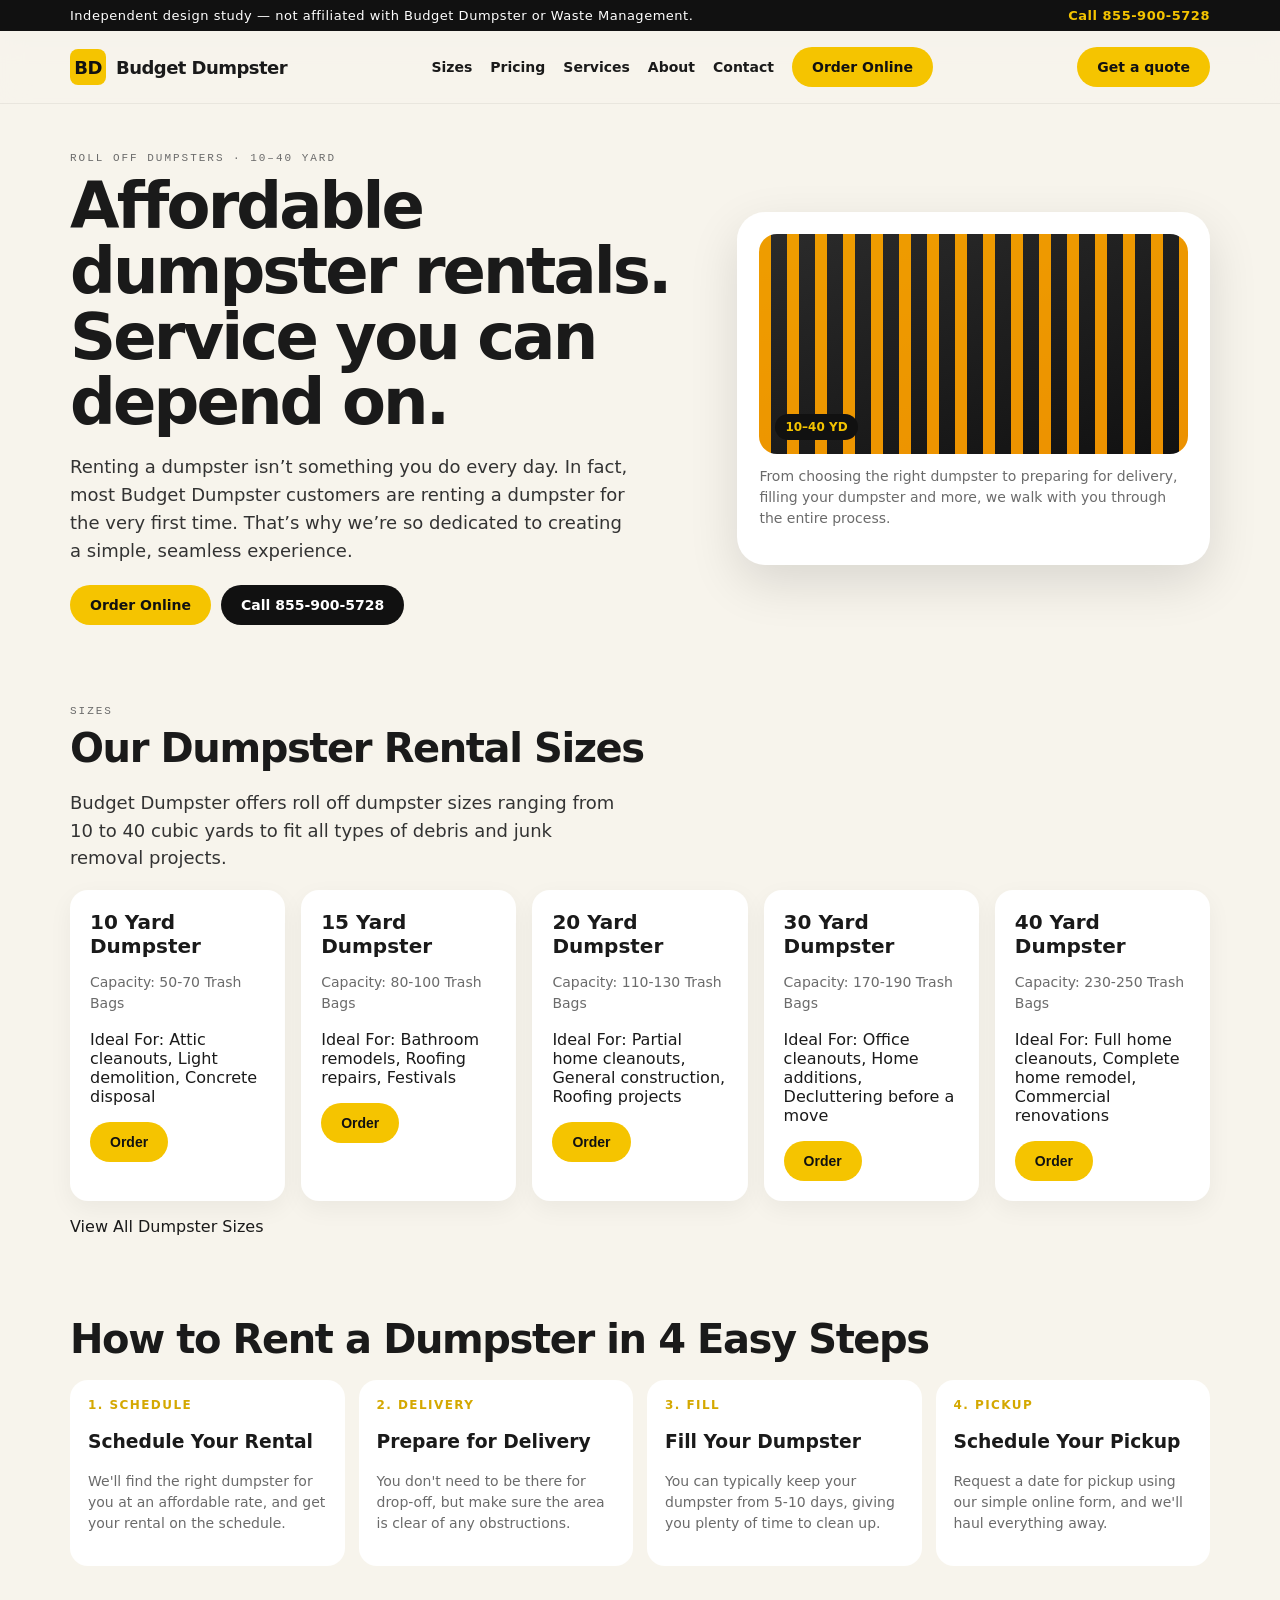
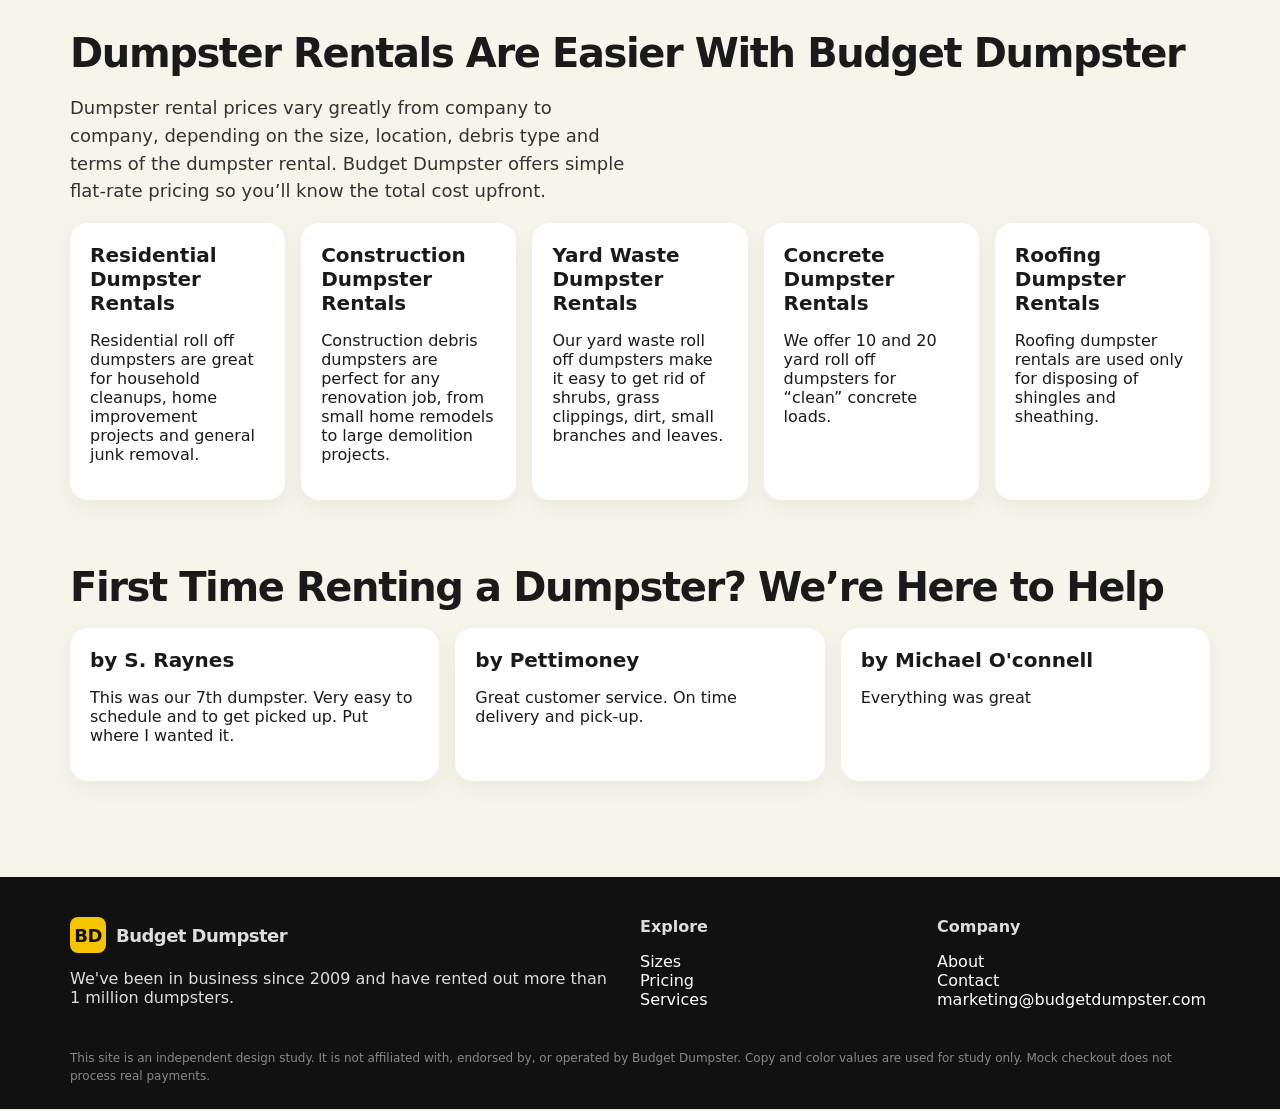
==== index.html @ 19cd483f "feat: homepage exact-copy hero and sizes" ====
<!doctype html>
<html lang="en">
<head>
  <meta charset="utf-8"/>
  <meta name="viewport" content="width=device-width,initial-scale=1"/>
  <meta name="theme-color" content="#111111"/>
  <title>Dumpster Rentals for Less | Budget Dumpster</title>
  <meta name="description" content="Independent design study. Not affiliated with Budget Dumpster."/>
  <link rel="manifest" href="manifest.json"/>
  <link rel="stylesheet" href="css/app.css"/>
</head>
<body>
  <div class="topbar"><div class="wrap"><span>Independent design study — not affiliated with Budget Dumpster or Waste Management.</span><a href="tel:+18559005728">Call 855-900-5728</a></div></div>
  <header class="nav"><div class="wrap">
    <a class="logo" href="index.html"><span class="mark">BD</span> Budget Dumpster</a>
    <nav class="links">
      <a href="sizes.html">Sizes</a>
      <a href="pricing.html">Pricing</a>
      <a href="services.html">Services</a>
      <a href="about.html">About</a>
      <a href="contact.html">Contact</a>
      <a class="btn btn-yellow" href="cart.html">Order Online</a>
    </nav>
    <a class="btn btn-yellow" href="pricing.html#calculator-section">Get a quote</a>
  </div></header>
  <section class="hero"><div class="wrap hero-grid">
    <div>
      <div class="kicker">Roll off dumpsters · 10–40 yard</div>
      <h1>Affordable dumpster rentals. Service you can depend on.</h1>
      <p class="lead">Renting a dumpster isn’t something you do every day. In fact, most Budget Dumpster customers are renting a dumpster for the very first time. That’s why we’re so dedicated to creating a simple, seamless experience.</p>
      <div class="row" style="margin-top:20px">
        <a class="btn btn-yellow" href="pricing.html#calculator-section">Order Online</a>
        <a class="btn btn-dark" href="tel:+18559005728">Call 855-900-5728</a>
      </div>
    </div>
    <div class="hero-card"><div class="dump"></div><p class="muted" style="margin-top:12px">From choosing the right dumpster to preparing for delivery, filling your dumpster and more, we walk with you through the entire process.</p></div>
  </div></section>
  <section class="section"><div class="wrap">
    <div class="kicker">Sizes</div>
    <h2>Our Dumpster Rental Sizes</h2>
    <p class="lead">Budget Dumpster offers roll off dumpster sizes ranging from 10 to 40 cubic yards to fit all types of debris and junk removal projects.</p>
    <div class="cards">
      <article class="card"><h3>10 Yard Dumpster</h3><p class="muted">Capacity: 50-70 Trash Bags</p><p>Ideal For: Attic cleanouts, Light demolition, Concrete disposal</p><button class="btn btn-yellow" onclick="addToCart(10)">Order</button></article>
      <article class="card"><h3>15 Yard Dumpster</h3><p class="muted">Capacity: 80-100 Trash Bags</p><p>Ideal For: Bathroom remodels, Roofing repairs, Festivals</p><button class="btn btn-yellow" onclick="addToCart(15)">Order</button></article>
      <article class="card"><h3>20 Yard Dumpster</h3><p class="muted">Capacity: 110-130 Trash Bags</p><p>Ideal For: Partial home cleanouts, General construction, Roofing projects</p><button class="btn btn-yellow" onclick="addToCart(20)">Order</button></article>
      <article class="card"><h3>30 Yard Dumpster</h3><p class="muted">Capacity: 170-190 Trash Bags</p><p>Ideal For: Office cleanouts, Home additions, Decluttering before a move</p><button class="btn btn-yellow" onclick="addToCart(30)">Order</button></article>
      <article class="card"><h3>40 Yard Dumpster</h3><p class="muted">Capacity: 230-250 Trash Bags</p><p>Ideal For: Full home cleanouts, Complete home remodel, Commercial renovations</p><button class="btn btn-yellow" onclick="addToCart(40)">Order</button></article>
    </div>
    <p style="margin-top:16px"><a href="sizes.html">View All Dumpster Sizes</a></p>
  </div></section>
  <section class="section" style="padding-top:0"><div class="wrap">
    <h2>How to Rent a Dumpster in 4 Easy Steps</h2>
    <div class="steps">
      <div class="step"><b>1. SCHEDULE</b><h3>Schedule Your Rental</h3><p class="muted">We'll find the right dumpster for you at an affordable rate, and get your rental on the schedule.</p></div>
      <div class="step"><b>2. DELIVERY</b><h3>Prepare for Delivery</h3><p class="muted">You don't need to be there for drop-off, but make sure the area is clear of any obstructions.</p></div>
      <div class="step"><b>3. FILL</b><h3>Fill Your Dumpster</h3><p class="muted">You can typically keep your dumpster from 5-10 days, giving you plenty of time to clean up.</p></div>
      <div class="step"><b>4. PICKUP</b><h3>Schedule Your Pickup</h3><p class="muted">Request a date for pickup using our simple online form, and we'll haul everything away.</p></div>
    </div>
  </div></section>
  <section class="section" style="padding-top:0"><div class="wrap">
    <h2>Dumpster Rentals Are Easier With Budget Dumpster</h2>
    <p class="lead">Dumpster rental prices vary greatly from company to company, depending on the size, location, debris type and terms of the dumpster rental. Budget Dumpster offers simple flat-rate pricing so you’ll know the total cost upfront.</p>
    <div class="cards">
      <article class="card"><h3>Residential Dumpster Rentals</h3><p>Residential roll off dumpsters are great for household cleanups, home improvement projects and general junk removal.</p></article>
      <article class="card"><h3>Construction Dumpster Rentals</h3><p>Construction debris dumpsters are perfect for any renovation job, from small home remodels to large demolition projects.</p></article>
      <article class="card"><h3>Yard Waste Dumpster Rentals</h3><p>Our yard waste roll off dumpsters make it easy to get rid of shrubs, grass clippings, dirt, small branches and leaves.</p></article>
      <article class="card"><h3>Concrete Dumpster Rentals</h3><p>We offer 10 and 20 yard roll off dumpsters for “clean” concrete loads.</p></article>
      <article class="card"><h3>Roofing Dumpster Rentals</h3><p>Roofing dumpster rentals are used only for disposing of shingles and sheathing.</p></article>
    </div>
  </div></section>
  <section class="section" style="padding-top:0"><div class="wrap">
    <h2>First Time Renting a Dumpster? We’re Here to Help</h2>
    <div class="cards">
      <article class="card"><h3>by S. Raynes</h3><p>This was our 7th dumpster. Very easy to schedule and to get picked up. Put where I wanted it.</p></article>
      <article class="card"><h3>by Pettimoney</h3><p>Great customer service. On time delivery and pick-up.</p></article>
      <article class="card"><h3>by Michael O'connell</h3><p>Everything was great</p></article>
    </div>
  </div></section>
  <footer><div class="wrap footgrid">
    <div><div class="logo"><span class="mark">BD</span> Budget Dumpster</div><p>We've been in business since 2009 and have rented out more than 1 million dumpsters.</p></div>
    <div><b>Explore</b><p><a href="sizes.html">Sizes</a><br><a href="pricing.html">Pricing</a><br><a href="services.html">Services</a></p></div>
    <div><b>Company</b><p><a href="about.html">About</a><br><a href="contact.html">Contact</a><br><a href="mailto:marketing@budgetdumpster.com">marketing@budgetdumpster.com</a></p></div>
  </div>
  <div class="wrap disclaimer">This site is an independent design study. It is not affiliated with, endorsed by, or operated by Budget Dumpster. Copy and color values are used for study only. Mock checkout does not process real payments.</div>
  </footer>
  <script src="js/app.js"></script>
</body>
</html>
---- css/app.css ----
:root{
  --bd-yellow:#F5C400;
  --bd-yellow-dark:#D4A800;
  --bd-black:#111111;
  --bd-ink:#1A1A1A;
  --bd-muted:#6B6B6B;
  --bd-paper:#F7F4EC;
  --bd-white:#FFFFFF;
  --bd-accent:#FF5656;
  --bd-calc:#0D0D0D;
  --bd-line:#1E1E1E;
  --radius:18px;
  --shadow:0 18px 50px rgba(0,0,0,.12);
  font-family:Inter,ui-sans-serif,system-ui,-apple-system,Segoe UI,sans-serif;
}
*{box-sizing:border-box}
html,body{margin:0;background:var(--bd-paper);color:var(--bd-ink);min-height:100%}
a{color:inherit;text-decoration:none}
img{max-width:100%;display:block}
.wrap{max-width:1180px;margin:0 auto;padding:0 20px}
.topbar{background:var(--bd-black);color:#fff;font-size:13px;letter-spacing:.04em}
.topbar .wrap{display:flex;justify-content:space-between;align-items:center;gap:12px;padding:8px 20px}
.topbar a{color:var(--bd-yellow);font-weight:700}
header.nav{position:sticky;top:0;z-index:40;background:rgba(247,244,236,.92);backdrop-filter:blur(14px);border-bottom:1px solid rgba(0,0,0,.06)}
header.nav .wrap{display:flex;align-items:center;justify-content:space-between;height:72px}
.logo{display:flex;align-items:center;gap:10px;font-weight:800;letter-spacing:-.03em;font-size:18px}
.mark{width:36px;height:36px;border-radius:8px;background:var(--bd-yellow);display:grid;place-items:center;font-weight:900;color:#111}
nav.links{display:flex;gap:18px;align-items:center;font-size:14px;font-weight:600}
nav.links a:hover{color:#000}
.btn{display:inline-flex;align-items:center;justify-content:center;gap:8px;border:0;border-radius:999px;padding:12px 20px;font-weight:700;cursor:pointer;font-size:14px}
.btn-yellow{background:var(--bd-yellow);color:#111}
.btn-yellow:hover{background:var(--bd-yellow-dark)}
.btn-dark{background:var(--bd-black);color:#fff}
.btn-ghost{background:transparent;border:1px solid rgba(0,0,0,.15)}
.hero{padding:48px 0 24px}
.hero-grid{display:grid;grid-template-columns:1.15fr .85fr;gap:28px;align-items:center}
.kicker{font-family:ui-monospace,SFMono-Regular,Menlo,monospace;text-transform:uppercase;letter-spacing:.18em;font-size:11px;color:var(--bd-muted)}
h1{font-size:clamp(36px,5vw,64px);line-height:1.02;letter-spacing:-.045em;margin:10px 0 16px}
.lead{font-size:18px;line-height:1.55;color:#333;max-width:560px}
.hero-card{background:#fff;border-radius:28px;padding:22px;box-shadow:var(--shadow);min-height:280px}
.dump{height:220px;border-radius:18px;background:linear-gradient(160deg,#2b2b2b,#111),repeating-linear-gradient(90deg,#F5C400 0 12px,transparent 12px 28px);background-blend-mode:overlay;position:relative;overflow:hidden}
.dump::after{content:"10–40 YD";position:absolute;bottom:14px;left:16px;background:#111;color:var(--bd-yellow);padding:6px 10px;border-radius:999px;font-size:12px;font-weight:800}
.section{padding:56px 0}
h2{font-size:clamp(26px,3.4vw,40px);letter-spacing:-.035em;margin:8px 0 18px}
.cards{display:grid;grid-template-columns:repeat(auto-fit,minmax(200px,1fr));gap:16px}
.card{background:#fff;border-radius:var(--radius);padding:20px;box-shadow:0 8px 24px rgba(0,0,0,.05)}
.card h3{margin:0 0 8px;font-size:20px}
.muted{color:var(--bd-muted);font-size:14px;line-height:1.5}
.steps{display:grid;grid-template-columns:repeat(4,1fr);gap:14px}
.step{background:#fff;border-radius:var(--radius);padding:18px}
.step b{display:block;color:var(--bd-yellow-dark);font-size:12px;letter-spacing:.12em;margin-bottom:8px}
#calculator-section{background:#111;color:#fff;padding:72px 20px;margin:24px 0 0}
#calculator-section .inner{max-width:1180px;margin:0 auto}
#calculator-section .kicker{color:#aaa}
.calc-grid{display:grid;grid-template-columns:1fr 1fr;border-radius:22px;overflow:hidden;margin-top:22px}
.calc-form{background:#0D0D0D;padding:36px;display:flex;flex-direction:column;gap:0}
.calc-form section{padding:18px 0;border-bottom:1px solid #1E1E1E}
.calc-form h3{margin:0 0 12px;font-size:16px;font-weight:600}
.opt{display:flex;align-items:center;gap:10px;margin:8px 0;cursor:pointer}
.radio{width:20px;height:20px;border-radius:50%;border:2px solid #555;display:grid;place-items:center}
.opt.on .radio{border-color:#FF5656}
.opt.on .radio span{width:8px;height:8px;border-radius:50%;background:#FF5656}
.check{width:20px;height:20px;border:2px solid #555;border-radius:4px}
.opt.on .check{background:#FF5656;border-color:#FF5656}
.price-tag{margin-left:auto;color:#FF5656;font-weight:700}
input[type=range]{width:100%}
.val{color:#FF5656}
.est{padding:36px;border:1px solid rgba(255,255,255,.1);min-height:520px}
.est-card{border-radius:16px;padding:20px;margin:12px 0}
.est-card.dim{background:rgba(255,255,255,.06)}
.est-card.win{background:linear-gradient(90deg,#ff5d8f,#ff8a3d);color:#fff}
.est-card .amt{font-size:36px;font-weight:800;margin:6px 0}
footer{background:#111;color:#ddd;padding:40px 0 24px;margin-top:40px}
footer a{color:#fff}
.footgrid{display:grid;grid-template-columns:2fr 1fr 1fr;gap:24px}
.disclaimer{font-size:12px;color:#888;margin-top:24px;line-height:1.5}
.form{display:grid;gap:12px;max-width:520px}
input,select,textarea{padding:12px 14px;border-radius:12px;border:1px solid #ddd;font:inherit;width:100%;background:#fff}
.row{display:flex;gap:10px;flex-wrap:wrap}
.notice{background:#fff3c4;border:1px solid #e6c200;padding:10px 14px;border-radius:12px;font-size:13px;margin:12px 0}
.success{text-align:center;padding:80px 20px}
@media(max-width:900px){
  .hero-grid,.calc-grid,.steps,.footgrid{grid-template-columns:1fr}
  nav.links{display:none}
}
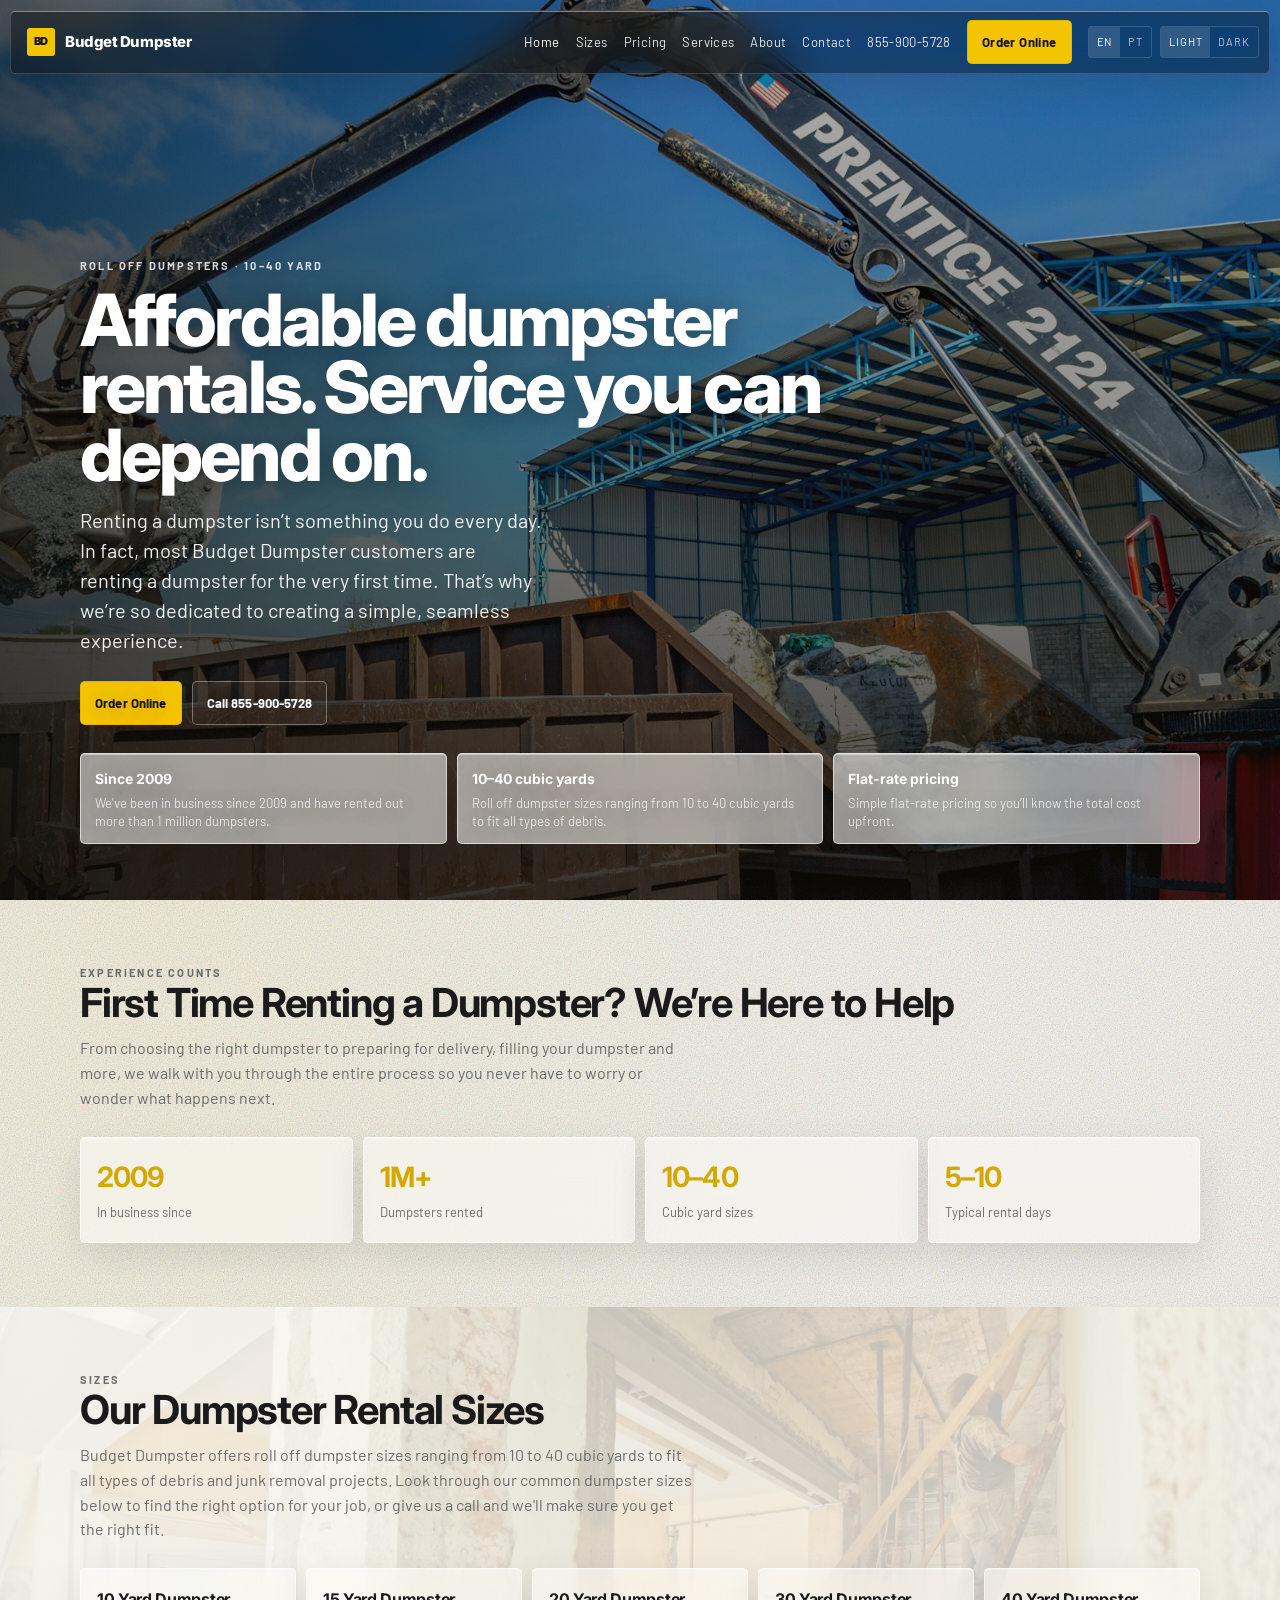
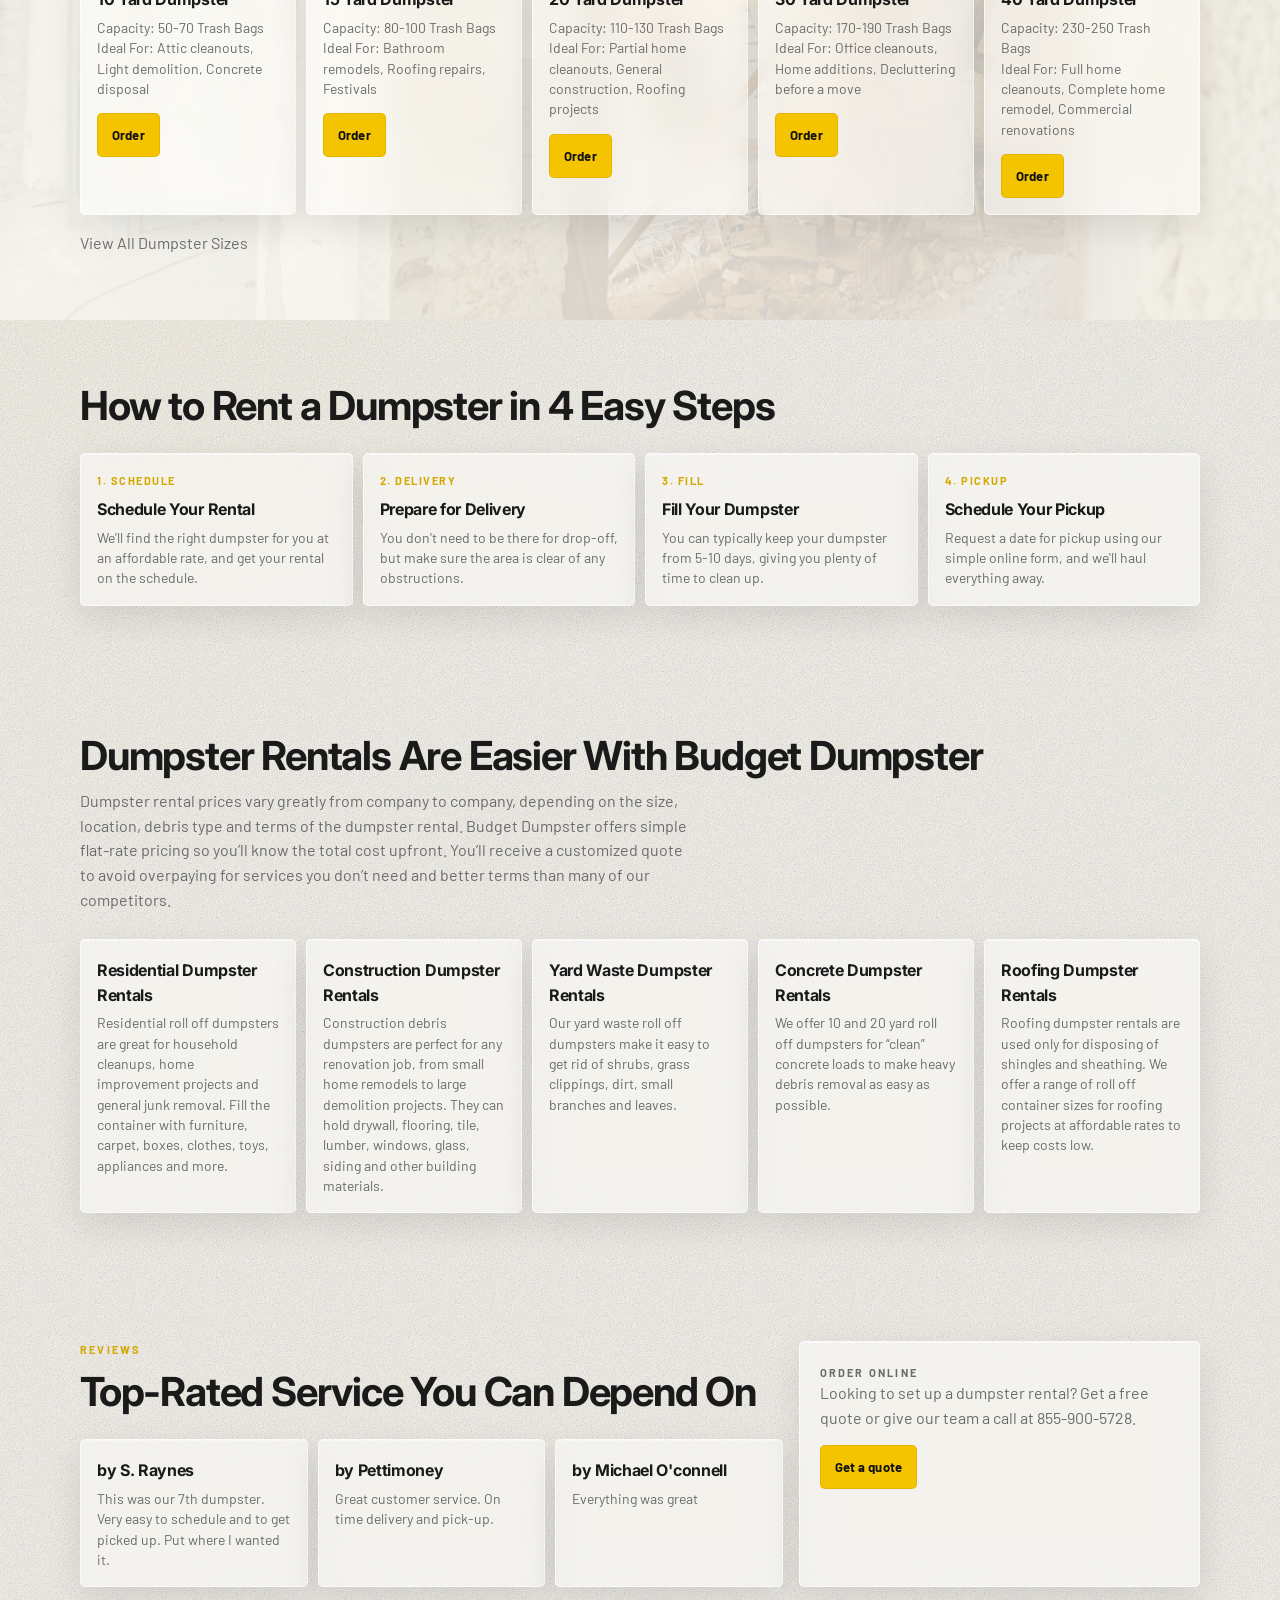
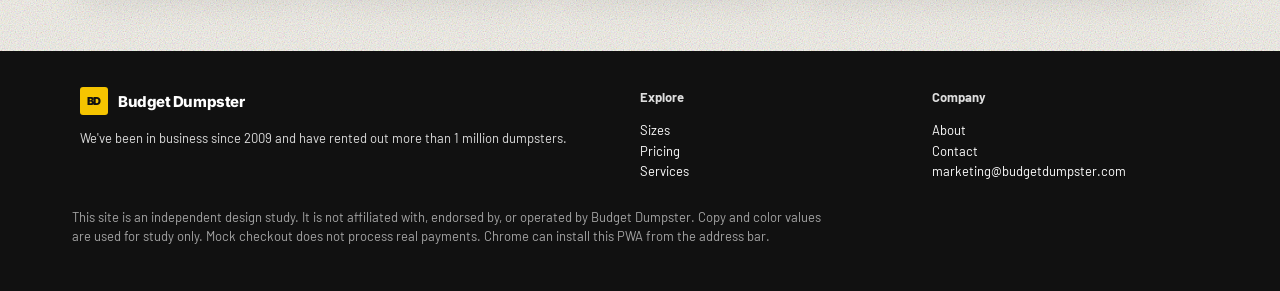
==== commit 23daa389: "Elevate Budget Dumpster PWA to SERVPRO craft bar Liquid glass nav and cards, slight radii, cinematic" ====
--- a/index.html
+++ b/index.html
@@ -1,88 +1,162 @@
-<!doctype html>
+<!DOCTYPE html>
 <html lang="en">
 <head>
-  <meta charset="utf-8"/>
-  <meta name="viewport" content="width=device-width,initial-scale=1"/>
-  <meta name="theme-color" content="#111111"/>
+  <meta charset="utf-8" />
+  <meta name="viewport" content="width=device-width, initial-scale=1" />
   <title>Dumpster Rentals for Less | Budget Dumpster</title>
-  <meta name="description" content="Independent design study. Not affiliated with Budget Dumpster."/>
-  <link rel="manifest" href="manifest.json"/>
-  <link rel="stylesheet" href="css/app.css"/>
+  <meta name="description" content="Budget Dumpster specializes in local dumpster rentals for homeowners and contractors alike. Call us to rent a dumpster in your area." />
+  <meta property="og:title" content="Dumpster Rentals for Less | Budget Dumpster" />
+  <meta property="og:description" content="Budget Dumpster specializes in local dumpster rentals for homeowners and contractors alike. Call us to rent a dumpster in your area." />
+  <meta property="og:type" content="website" />
+  <meta property="og:url" content="https://budgetdumpster-pwa.vercel.app/" />
+  <meta property="og:image" content="https://budgetdumpster-pwa.vercel.app/images/hero-dumpster.jpg" />
+  <meta name="twitter:card" content="summary_large_image" />
+  <meta name="twitter:title" content="Dumpster Rentals for Less | Budget Dumpster" />
+  <meta name="twitter:description" content="Budget Dumpster specializes in local dumpster rentals for homeowners and contractors alike. Call us to rent a dumpster in your area." />
+  <meta name="theme-color" content="#111111" />
+  <link rel="canonical" href="https://budgetdumpster-pwa.vercel.app/" />
+  <link rel="manifest" href="/manifest.json" />
+  <link rel="apple-touch-icon" href="/icons/icon.svg" />
+  <link rel="stylesheet" href="/css/app.css" />
+  <script>
+    (function () {
+      try {
+        var t = localStorage.getItem('bd-theme');
+        if (t === 'light' || t === 'dark') document.documentElement.setAttribute('data-theme', t);
+        else document.documentElement.setAttribute('data-theme', window.matchMedia('(prefers-color-scheme: dark)').matches ? 'dark' : 'light');
+        if (localStorage.getItem('bd-lang') === 'pt') document.documentElement.setAttribute('lang', 'pt');
+      } catch (e) {}
+    })();
+  </script>
 </head>
 <body>
-  <div class="topbar"><div class="wrap"><span>Independent design study — not affiliated with Budget Dumpster or Waste Management.</span><a href="tel:+18559005728">Call 855-900-5728</a></div></div>
-  <header class="nav"><div class="wrap">
-    <a class="logo" href="index.html"><span class="mark">BD</span> Budget Dumpster</a>
-    <nav class="links">
-      <a href="sizes.html">Sizes</a>
-      <a href="pricing.html">Pricing</a>
-      <a href="services.html">Services</a>
-      <a href="about.html">About</a>
-      <a href="contact.html">Contact</a>
-      <a class="btn btn-yellow" href="cart.html">Order Online</a>
-    </nav>
-    <a class="btn btn-yellow" href="pricing.html#calculator-section">Get a quote</a>
-  </div></header>
-  <section class="hero"><div class="wrap hero-grid">
-    <div>
-      <div class="kicker">Roll off dumpsters · 10–40 yard</div>
+  <a class="skip" href="#main" data-i18n="nav.skip">Skip to content</a>
+  <header class="nav liquid-glass">
+    <a class="brand" href="/"><span class="brand-mark" aria-hidden="true">BD</span> Budget Dumpster</a>
+    <div class="nav-end">
+      <nav class="nav-links" id="navLinks">
+        <a href="/" aria-current="page" data-i18n="nav.home">Home</a>
+        <a href="/sizes" data-i18n="nav.sizes">Sizes</a>
+        <a href="/pricing" data-i18n="nav.pricing">Pricing</a>
+        <a href="/services" data-i18n="nav.services">Services</a>
+        <a href="/about" data-i18n="nav.about">About</a>
+        <a href="/contact" data-i18n="nav.contact">Contact</a>
+        <a href="tel:+18559005728">855-900-5728</a>
+        <a class="cta cta-nav" href="/cart" data-i18n="nav.order">Order Online</a>
+        <div class="nav-tools">
+          <div class="seg" role="group" aria-label="Language">
+            <button type="button" data-set-lang="en" aria-pressed="true">EN</button>
+            <button type="button" data-set-lang="pt" aria-pressed="false">PT</button>
+          </div>
+          <div class="seg" role="group" aria-label="Theme">
+            <button type="button" data-set-theme="light" data-i18n="theme.light">Light</button>
+            <button type="button" data-set-theme="dark" data-i18n="theme.dark">Dark</button>
+          </div>
+        </div>
+      </nav>
+      <a class="cta cta-compact" href="tel:+18559005728">855-900-5728</a>
+      <button class="menu-btn" type="button" aria-expanded="false" aria-controls="navLinks" data-i18n="nav.menu">Menu</button>
+    </div>
+  </header>
+  <section class="hero">
+    <div id="heroBg" class="hero-photo" aria-hidden="true"></div>
+    <div class="hero-grade" aria-hidden="true"></div>
+    <div class="hero-grain" aria-hidden="true"></div>
+    <div class="hero-overlay"></div>
+    <div class="hero-inner">
+      <p class="eyebrow">Roll off dumpsters · 10–40 yard</p>
       <h1>Affordable dumpster rentals. Service you can depend on.</h1>
-      <p class="lead">Renting a dumpster isn’t something you do every day. In fact, most Budget Dumpster customers are renting a dumpster for the very first time. That’s why we’re so dedicated to creating a simple, seamless experience.</p>
-      <div class="row" style="margin-top:20px">
-        <a class="btn btn-yellow" href="pricing.html#calculator-section">Order Online</a>
-        <a class="btn btn-dark" href="tel:+18559005728">Call 855-900-5728</a>
+      <p class="lede">Renting a dumpster isn’t something you do every day. In fact, most Budget Dumpster customers are renting a dumpster for the very first time. That’s why we’re so dedicated to creating a simple, seamless experience.</p>
+      <div class="hero-actions">
+        <a class="cta" href="/cart">Order Online</a>
+        <a class="btn-ghost" href="tel:+18559005728">Call 855-900-5728</a>
       </div>
+      <ul class="trust-row">
+        <li class="liquid-glass"><b>Since 2009</b><span>We've been in business since 2009 and have rented out more than 1 million dumpsters.</span></li>
+        <li class="liquid-glass"><b>10–40 cubic yards</b><span>Roll off dumpster sizes ranging from 10 to 40 cubic yards to fit all types of debris.</span></li>
+        <li class="liquid-glass"><b>Flat-rate pricing</b><span>Simple flat-rate pricing so you’ll know the total cost upfront.</span></li>
+      </ul>
     </div>
-    <div class="hero-card"><div class="dump"></div><p class="muted" style="margin-top:12px">From choosing the right dumpster to preparing for delivery, filling your dumpster and more, we walk with you through the entire process.</p></div>
-  </div></section>
-  <section class="section"><div class="wrap">
-    <div class="kicker">Sizes</div>
-    <h2>Our Dumpster Rental Sizes</h2>
-    <p class="lead">Budget Dumpster offers roll off dumpster sizes ranging from 10 to 40 cubic yards to fit all types of debris and junk removal projects.</p>
-    <div class="cards">
-      <article class="card"><h3>10 Yard Dumpster</h3><p class="muted">Capacity: 50-70 Trash Bags</p><p>Ideal For: Attic cleanouts, Light demolition, Concrete disposal</p><button class="btn btn-yellow" onclick="addToCart(10)">Order</button></article>
-      <article class="card"><h3>15 Yard Dumpster</h3><p class="muted">Capacity: 80-100 Trash Bags</p><p>Ideal For: Bathroom remodels, Roofing repairs, Festivals</p><button class="btn btn-yellow" onclick="addToCart(15)">Order</button></article>
-      <article class="card"><h3>20 Yard Dumpster</h3><p class="muted">Capacity: 110-130 Trash Bags</p><p>Ideal For: Partial home cleanouts, General construction, Roofing projects</p><button class="btn btn-yellow" onclick="addToCart(20)">Order</button></article>
-      <article class="card"><h3>30 Yard Dumpster</h3><p class="muted">Capacity: 170-190 Trash Bags</p><p>Ideal For: Office cleanouts, Home additions, Decluttering before a move</p><button class="btn btn-yellow" onclick="addToCart(30)">Order</button></article>
-      <article class="card"><h3>40 Yard Dumpster</h3><p class="muted">Capacity: 230-250 Trash Bags</p><p>Ideal For: Full home cleanouts, Complete home remodel, Commercial renovations</p><button class="btn btn-yellow" onclick="addToCart(40)">Order</button></article>
+  </section>
+  <main class="page" id="main">
+    <section class="section">
+      <p class="kicker">Experience Counts</p>
+      <h2>First Time Renting a Dumpster? We’re Here to Help</h2>
+      <p>From choosing the right dumpster to preparing for delivery, filling your dumpster and more, we walk with you through the entire process so you never have to worry or wonder what happens next.</p>
+      <div class="stats">
+        <div class="stat liquid-glass"><b>2009</b><span>In business since</span></div>
+        <div class="stat liquid-glass"><b>1M+</b><span>Dumpsters rented</span></div>
+        <div class="stat liquid-glass"><b>10–40</b><span>Cubic yard sizes</span></div>
+        <div class="stat liquid-glass"><b>5–10</b><span>Typical rental days</span></div>
+      </div>
+    </section>
+    <section class="section band">
+      <p class="kicker">Sizes</p>
+      <h2>Our Dumpster Rental Sizes</h2>
+      <p>Budget Dumpster offers roll off dumpster sizes ranging from 10 to 40 cubic yards to fit all types of debris and junk removal projects. Look through our common dumpster sizes below to find the right option for your job, or give us a call and we'll make sure you get the right fit.</p>
+      <div class="cards">
+        <article class="card liquid-glass"><h3>10 Yard Dumpster</h3><p class="muted">Capacity: 50-70 Trash Bags</p><p>Ideal For: Attic cleanouts, Light demolition, Concrete disposal</p><button class="btn-yellow" onclick="addToCart(10)">Order</button></article>
+        <article class="card liquid-glass"><h3>15 Yard Dumpster</h3><p class="muted">Capacity: 80-100 Trash Bags</p><p>Ideal For: Bathroom remodels, Roofing repairs, Festivals</p><button class="btn-yellow" onclick="addToCart(15)">Order</button></article>
+        <article class="card liquid-glass"><h3>20 Yard Dumpster</h3><p class="muted">Capacity: 110-130 Trash Bags</p><p>Ideal For: Partial home cleanouts, General construction, Roofing projects</p><button class="btn-yellow" onclick="addToCart(20)">Order</button></article>
+        <article class="card liquid-glass"><h3>30 Yard Dumpster</h3><p class="muted">Capacity: 170-190 Trash Bags</p><p>Ideal For: Office cleanouts, Home additions, Decluttering before a move</p><button class="btn-yellow" onclick="addToCart(30)">Order</button></article>
+        <article class="card liquid-glass"><h3>40 Yard Dumpster</h3><p class="muted">Capacity: 230-250 Trash Bags</p><p>Ideal For: Full home cleanouts, Complete home remodel, Commercial renovations</p><button class="btn-yellow" onclick="addToCart(40)">Order</button></article>
+      </div>
+      <p style="margin-top:16px"><a href="/sizes">View All Dumpster Sizes</a></p>
+    </section>
+    <section class="section">
+      <h2>How to Rent a Dumpster in 4 Easy Steps</h2>
+      <div class="steps">
+        <div class="step liquid-glass"><b>1. SCHEDULE</b><h3>Schedule Your Rental</h3><p class="muted">We'll find the right dumpster for you at an affordable rate, and get your rental on the schedule.</p></div>
+        <div class="step liquid-glass"><b>2. DELIVERY</b><h3>Prepare for Delivery</h3><p class="muted">You don't need to be there for drop-off, but make sure the area is clear of any obstructions.</p></div>
+        <div class="step liquid-glass"><b>3. FILL</b><h3>Fill Your Dumpster</h3><p class="muted">You can typically keep your dumpster from 5-10 days, giving you plenty of time to clean up.</p></div>
+        <div class="step liquid-glass"><b>4. PICKUP</b><h3>Schedule Your Pickup</h3><p class="muted">Request a date for pickup using our simple online form, and we'll haul everything away.</p></div>
+      </div>
+    </section>
+    <section class="section">
+      <h2>Dumpster Rentals Are Easier With Budget Dumpster</h2>
+      <p>Dumpster rental prices vary greatly from company to company, depending on the size, location, debris type and terms of the dumpster rental. Budget Dumpster offers simple flat-rate pricing so you’ll know the total cost upfront. You’ll receive a customized quote to avoid overpaying for services you don’t need and better terms than many of our competitors.</p>
+      <div class="cards">
+        <article class="card liquid-glass"><h3>Residential Dumpster Rentals</h3><p>Residential roll off dumpsters are great for household cleanups, home improvement projects and general junk removal. Fill the container with furniture, carpet, boxes, clothes, toys, appliances and more.</p></article>
+        <article class="card liquid-glass"><h3>Construction Dumpster Rentals</h3><p>Construction debris dumpsters are perfect for any renovation job, from small home remodels to large demolition projects. They can hold drywall, flooring, tile, lumber, windows, glass, siding and other building materials.</p></article>
+        <article class="card liquid-glass"><h3>Yard Waste Dumpster Rentals</h3><p>Our yard waste roll off dumpsters make it easy to get rid of shrubs, grass clippings, dirt, small branches and leaves.</p></article>
+        <article class="card liquid-glass"><h3>Concrete Dumpster Rentals</h3><p>We offer 10 and 20 yard roll off dumpsters for “clean” concrete loads to make heavy debris removal as easy as possible.</p></article>
+        <article class="card liquid-glass"><h3>Roofing Dumpster Rentals</h3><p>Roofing dumpster rentals are used only for disposing of shingles and sheathing. We offer a range of roll off container sizes for roofing projects at affordable rates to keep costs low.</p></article>
+      </div>
+    </section>
+    <section class="section">
+      <div class="split">
+        <div>
+          <p class="kicker">Reviews</p>
+          <h2>Top-Rated Service You Can Depend On</h2>
+          <div class="cards">
+            <article class="card liquid-glass"><h3>by S. Raynes</h3><p>This was our 7th dumpster. Very easy to schedule and to get picked up. Put where I wanted it.</p></article>
+            <article class="card liquid-glass"><h3>by Pettimoney</h3><p>Great customer service. On time delivery and pick-up.</p></article>
+            <article class="card liquid-glass"><h3>by Michael O'connell</h3><p>Everything was great</p></article>
+          </div>
+        </div>
+        <aside class="panel liquid-glass">
+          <p class="kicker">Order Online</p>
+          <p>Looking to set up a dumpster rental? Get a free quote or give our team a call at 855-900-5728.</p>
+          <a class="cta" href="/pricing#calculator-section">Get a quote</a>
+        </aside>
+      </div>
+    </section>
+  </main>
+  <footer class="footer">
+    <div class="footgrid">
+      <div>
+        <div class="brand"><span class="brand-mark" aria-hidden="true">BD</span> Budget Dumpster</div>
+        <p>We've been in business since 2009 and have rented out more than 1 million dumpsters.</p>
+      </div>
+      <div><b>Explore</b><p><a href="/sizes">Sizes</a><br><a href="/pricing">Pricing</a><br><a href="/services">Services</a></p></div>
+      <div><b>Company</b><p><a href="/about">About</a><br><a href="/contact">Contact</a><br><a href="mailto:marketing@budgetdumpster.com">marketing@budgetdumpster.com</a></p></div>
     </div>
-    <p style="margin-top:16px"><a href="sizes.html">View All Dumpster Sizes</a></p>
-  </div></section>
-  <section class="section" style="padding-top:0"><div class="wrap">
-    <h2>How to Rent a Dumpster in 4 Easy Steps</h2>
-    <div class="steps">
-      <div class="step"><b>1. SCHEDULE</b><h3>Schedule Your Rental</h3><p class="muted">We'll find the right dumpster for you at an affordable rate, and get your rental on the schedule.</p></div>
-      <div class="step"><b>2. DELIVERY</b><h3>Prepare for Delivery</h3><p class="muted">You don't need to be there for drop-off, but make sure the area is clear of any obstructions.</p></div>
-      <div class="step"><b>3. FILL</b><h3>Fill Your Dumpster</h3><p class="muted">You can typically keep your dumpster from 5-10 days, giving you plenty of time to clean up.</p></div>
-      <div class="step"><b>4. PICKUP</b><h3>Schedule Your Pickup</h3><p class="muted">Request a date for pickup using our simple online form, and we'll haul everything away.</p></div>
-    </div>
-  </div></section>
-  <section class="section" style="padding-top:0"><div class="wrap">
-    <h2>Dumpster Rentals Are Easier With Budget Dumpster</h2>
-    <p class="lead">Dumpster rental prices vary greatly from company to company, depending on the size, location, debris type and terms of the dumpster rental. Budget Dumpster offers simple flat-rate pricing so you’ll know the total cost upfront.</p>
-    <div class="cards">
-      <article class="card"><h3>Residential Dumpster Rentals</h3><p>Residential roll off dumpsters are great for household cleanups, home improvement projects and general junk removal.</p></article>
-      <article class="card"><h3>Construction Dumpster Rentals</h3><p>Construction debris dumpsters are perfect for any renovation job, from small home remodels to large demolition projects.</p></article>
-      <article class="card"><h3>Yard Waste Dumpster Rentals</h3><p>Our yard waste roll off dumpsters make it easy to get rid of shrubs, grass clippings, dirt, small branches and leaves.</p></article>
-      <article class="card"><h3>Concrete Dumpster Rentals</h3><p>We offer 10 and 20 yard roll off dumpsters for “clean” concrete loads.</p></article>
-      <article class="card"><h3>Roofing Dumpster Rentals</h3><p>Roofing dumpster rentals are used only for disposing of shingles and sheathing.</p></article>
-    </div>
-  </div></section>
-  <section class="section" style="padding-top:0"><div class="wrap">
-    <h2>First Time Renting a Dumpster? We’re Here to Help</h2>
-    <div class="cards">
-      <article class="card"><h3>by S. Raynes</h3><p>This was our 7th dumpster. Very easy to schedule and to get picked up. Put where I wanted it.</p></article>
-      <article class="card"><h3>by Pettimoney</h3><p>Great customer service. On time delivery and pick-up.</p></article>
-      <article class="card"><h3>by Michael O'connell</h3><p>Everything was great</p></article>
-    </div>
-  </div></section>
-  <footer><div class="wrap footgrid">
-    <div><div class="logo"><span class="mark">BD</span> Budget Dumpster</div><p>We've been in business since 2009 and have rented out more than 1 million dumpsters.</p></div>
-    <div><b>Explore</b><p><a href="sizes.html">Sizes</a><br><a href="pricing.html">Pricing</a><br><a href="services.html">Services</a></p></div>
-    <div><b>Company</b><p><a href="about.html">About</a><br><a href="contact.html">Contact</a><br><a href="mailto:marketing@budgetdumpster.com">marketing@budgetdumpster.com</a></p></div>
+    <p class="disclaimer" data-i18n="study.disclaimer">This site is an independent design study. It is not affiliated with, endorsed by, or operated by Budget Dumpster. Copy and color values are used for study only. Mock checkout does not process real payments. Chrome can install this PWA from the address bar.</p>
+  </footer>
+  <div class="dock liquid-glass">
+    <a class="cta" href="tel:+18559005728">855-900-5728</a>
+    <a class="btn-ghost" href="/cart" data-i18n="nav.order">Order Online</a>
   </div>
-  <div class="wrap disclaimer">This site is an independent design study. It is not affiliated with, endorsed by, or operated by Budget Dumpster. Copy and color values are used for study only. Mock checkout does not process real payments.</div>
-  </footer>
-  <script src="js/app.js"></script>
+  <script src="/js/app.js"></script>
 </body>
 </html>
--- a/css/app.css
+++ b/css/app.css
@@ -1,85 +1,671 @@
-:root{
-  --bd-yellow:#F5C400;
-  --bd-yellow-dark:#D4A800;
-  --bd-black:#111111;
-  --bd-ink:#1A1A1A;
-  --bd-muted:#6B6B6B;
-  --bd-paper:#F7F4EC;
-  --bd-white:#FFFFFF;
-  --bd-accent:#FF5656;
-  --bd-calc:#0D0D0D;
-  --bd-line:#1E1E1E;
-  --radius:18px;
-  --shadow:0 18px 50px rgba(0,0,0,.12);
-  font-family:Inter,ui-sans-serif,system-ui,-apple-system,Segoe UI,sans-serif;
-}
-*{box-sizing:border-box}
-html,body{margin:0;background:var(--bd-paper);color:var(--bd-ink);min-height:100%}
-a{color:inherit;text-decoration:none}
-img{max-width:100%;display:block}
-.wrap{max-width:1180px;margin:0 auto;padding:0 20px}
-.topbar{background:var(--bd-black);color:#fff;font-size:13px;letter-spacing:.04em}
-.topbar .wrap{display:flex;justify-content:space-between;align-items:center;gap:12px;padding:8px 20px}
-.topbar a{color:var(--bd-yellow);font-weight:700}
-header.nav{position:sticky;top:0;z-index:40;background:rgba(247,244,236,.92);backdrop-filter:blur(14px);border-bottom:1px solid rgba(0,0,0,.06)}
-header.nav .wrap{display:flex;align-items:center;justify-content:space-between;height:72px}
-.logo{display:flex;align-items:center;gap:10px;font-weight:800;letter-spacing:-.03em;font-size:18px}
-.mark{width:36px;height:36px;border-radius:8px;background:var(--bd-yellow);display:grid;place-items:center;font-weight:900;color:#111}
-nav.links{display:flex;gap:18px;align-items:center;font-size:14px;font-weight:600}
-nav.links a:hover{color:#000}
-.btn{display:inline-flex;align-items:center;justify-content:center;gap:8px;border:0;border-radius:999px;padding:12px 20px;font-weight:700;cursor:pointer;font-size:14px}
-.btn-yellow{background:var(--bd-yellow);color:#111}
-.btn-yellow:hover{background:var(--bd-yellow-dark)}
-.btn-dark{background:var(--bd-black);color:#fff}
-.btn-ghost{background:transparent;border:1px solid rgba(0,0,0,.15)}
-.hero{padding:48px 0 24px}
-.hero-grid{display:grid;grid-template-columns:1.15fr .85fr;gap:28px;align-items:center}
-.kicker{font-family:ui-monospace,SFMono-Regular,Menlo,monospace;text-transform:uppercase;letter-spacing:.18em;font-size:11px;color:var(--bd-muted)}
-h1{font-size:clamp(36px,5vw,64px);line-height:1.02;letter-spacing:-.045em;margin:10px 0 16px}
-.lead{font-size:18px;line-height:1.55;color:#333;max-width:560px}
-.hero-card{background:#fff;border-radius:28px;padding:22px;box-shadow:var(--shadow);min-height:280px}
-.dump{height:220px;border-radius:18px;background:linear-gradient(160deg,#2b2b2b,#111),repeating-linear-gradient(90deg,#F5C400 0 12px,transparent 12px 28px);background-blend-mode:overlay;position:relative;overflow:hidden}
-.dump::after{content:"10–40 YD";position:absolute;bottom:14px;left:16px;background:#111;color:var(--bd-yellow);padding:6px 10px;border-radius:999px;font-size:12px;font-weight:800}
-.section{padding:56px 0}
-h2{font-size:clamp(26px,3.4vw,40px);letter-spacing:-.035em;margin:8px 0 18px}
-.cards{display:grid;grid-template-columns:repeat(auto-fit,minmax(200px,1fr));gap:16px}
-.card{background:#fff;border-radius:var(--radius);padding:20px;box-shadow:0 8px 24px rgba(0,0,0,.05)}
-.card h3{margin:0 0 8px;font-size:20px}
-.muted{color:var(--bd-muted);font-size:14px;line-height:1.5}
-.steps{display:grid;grid-template-columns:repeat(4,1fr);gap:14px}
-.step{background:#fff;border-radius:var(--radius);padding:18px}
-.step b{display:block;color:var(--bd-yellow-dark);font-size:12px;letter-spacing:.12em;margin-bottom:8px}
-#calculator-section{background:#111;color:#fff;padding:72px 20px;margin:24px 0 0}
-#calculator-section .inner{max-width:1180px;margin:0 auto}
-#calculator-section .kicker{color:#aaa}
-.calc-grid{display:grid;grid-template-columns:1fr 1fr;border-radius:22px;overflow:hidden;margin-top:22px}
-.calc-form{background:#0D0D0D;padding:36px;display:flex;flex-direction:column;gap:0}
-.calc-form section{padding:18px 0;border-bottom:1px solid #1E1E1E}
-.calc-form h3{margin:0 0 12px;font-size:16px;font-weight:600}
-.opt{display:flex;align-items:center;gap:10px;margin:8px 0;cursor:pointer}
-.radio{width:20px;height:20px;border-radius:50%;border:2px solid #555;display:grid;place-items:center}
-.opt.on .radio{border-color:#FF5656}
-.opt.on .radio span{width:8px;height:8px;border-radius:50%;background:#FF5656}
-.check{width:20px;height:20px;border:2px solid #555;border-radius:4px}
-.opt.on .check{background:#FF5656;border-color:#FF5656}
-.price-tag{margin-left:auto;color:#FF5656;font-weight:700}
-input[type=range]{width:100%}
-.val{color:#FF5656}
-.est{padding:36px;border:1px solid rgba(255,255,255,.1);min-height:520px}
-.est-card{border-radius:16px;padding:20px;margin:12px 0}
-.est-card.dim{background:rgba(255,255,255,.06)}
-.est-card.win{background:linear-gradient(90deg,#ff5d8f,#ff8a3d);color:#fff}
-.est-card .amt{font-size:36px;font-weight:800;margin:6px 0}
-footer{background:#111;color:#ddd;padding:40px 0 24px;margin-top:40px}
-footer a{color:#fff}
-.footgrid{display:grid;grid-template-columns:2fr 1fr 1fr;gap:24px}
-.disclaimer{font-size:12px;color:#888;margin-top:24px;line-height:1.5}
-.form{display:grid;gap:12px;max-width:520px}
-input,select,textarea{padding:12px 14px;border-radius:12px;border:1px solid #ddd;font:inherit;width:100%;background:#fff}
-.row{display:flex;gap:10px;flex-wrap:wrap}
-.notice{background:#fff3c4;border:1px solid #e6c200;padding:10px 14px;border-radius:12px;font-size:13px;margin:12px 0}
-.success{text-align:center;padding:80px 20px}
-@media(max-width:900px){
-  .hero-grid,.calc-grid,.steps,.footgrid{grid-template-columns:1fr}
-  nav.links{display:none}
-}
+@import url('https://fonts.googleapis.com/css2?family=Barlow:wght@400;500;600;700&family=Inter:wght@500;600;700;800&display=swap');
+
+:root {
+  --yellow: #F5C400;
+  --yellow-dark: #D4A800;
+  --black: #111111;
+  --ink: #1A1A1A;
+  --muted: #6B6B6B;
+  --cream: #F7F4EC;
+  --white: #FFFFFF;
+  --accent: #FF5656;
+  --calc: #0D0D0D;
+  --line: rgba(17, 17, 17, 0.1);
+  --glass: rgba(255, 255, 255, 0.56);
+  --glass-border: rgba(255, 255, 255, 0.62);
+  --glass-ink: #1A1A1A;
+  --page: var(--cream);
+  --panel: rgba(255, 255, 255, 0.42);
+  --r: 5px;
+  --r-sm: 3px;
+  --ease: cubic-bezier(0.22, 1, 0.36, 1);
+  --t: 280ms;
+  --pad: clamp(20px, 6vw, 72px);
+  --max: 1120px;
+  --nav-h: 64px;
+  color-scheme: light;
+}
+
+html[data-theme="dark"] {
+  --cream: #0e0c08;
+  --ink: #f3efe4;
+  --muted: #b3aa96;
+  --line: rgba(255, 255, 255, 0.1);
+  --glass: rgba(12, 10, 6, 0.48);
+  --glass-border: rgba(255, 255, 255, 0.14);
+  --glass-ink: #f3efe4;
+  --page: #0a0906;
+  --panel: rgba(18, 15, 10, 0.55);
+  color-scheme: dark;
+}
+
+* { box-sizing: border-box; }
+html, body { margin: 0; padding: 0; }
+html { background: #0a0906; }
+body {
+  font-family: Barlow, Inter, system-ui, sans-serif;
+  color: var(--ink);
+  background: var(--page);
+  line-height: 1.55;
+  min-height: 100%;
+}
+img { max-width: 100%; display: block; }
+a { color: inherit; text-decoration: none; }
+button, input, select, textarea { font: inherit; }
+
+.skip {
+  position: absolute;
+  left: 12px;
+  top: -48px;
+  z-index: 80;
+  padding: 8px 12px;
+  background: var(--yellow);
+  color: #111;
+  border-radius: var(--r-sm);
+  font-weight: 700;
+}
+.skip:focus { top: 12px; }
+
+.liquid-glass {
+  background: var(--glass);
+  background-blend-mode: luminosity;
+  backdrop-filter: blur(18px) saturate(1.45);
+  -webkit-backdrop-filter: blur(18px) saturate(1.45);
+  border: 1px solid var(--glass-border);
+  box-shadow:
+    inset 0 1px 0 rgba(255, 255, 255, 0.42),
+    0 12px 36px rgba(10, 8, 4, 0.1);
+}
+
+.nav.liquid-glass {
+  --glass: rgba(12, 10, 6, 0.42);
+  --glass-border: rgba(255, 255, 255, 0.16);
+  color: #fff;
+}
+
+.nav {
+  position: fixed;
+  top: 10px;
+  left: 10px;
+  right: 10px;
+  z-index: 50;
+  display: flex;
+  align-items: center;
+  justify-content: space-between;
+  gap: 16px;
+  min-height: var(--nav-h);
+  padding: 8px 10px 8px 16px;
+  border-radius: var(--r);
+}
+
+.brand {
+  display: inline-flex;
+  align-items: center;
+  gap: 10px;
+  font-family: Inter, sans-serif;
+  font-weight: 800;
+  letter-spacing: -0.03em;
+  color: #fff;
+  text-decoration: none;
+  font-size: 15px;
+}
+.brand-mark {
+  width: 28px;
+  height: 28px;
+  border-radius: var(--r-sm);
+  background: var(--yellow);
+  color: #111;
+  display: grid;
+  place-items: center;
+  font-size: 11px;
+  font-weight: 900;
+}
+
+.nav-end {
+  display: flex;
+  align-items: center;
+  gap: 8px;
+}
+.nav-links {
+  display: flex;
+  align-items: center;
+  gap: 16px;
+}
+.nav-links a {
+  color: rgba(255, 255, 255, 0.88);
+  text-decoration: none;
+  font-size: 13px;
+  letter-spacing: 0.03em;
+  transition: color var(--t) var(--ease);
+}
+.nav-links a:hover,
+.nav-links a[aria-current="page"] { color: #fff; }
+
+.nav-tools {
+  display: flex;
+  align-items: center;
+  gap: 8px;
+}
+.seg {
+  display: inline-flex;
+  border: 1px solid rgba(255, 255, 255, 0.16);
+  border-radius: var(--r-sm);
+  overflow: hidden;
+}
+.seg button {
+  appearance: none;
+  border: 0;
+  background: transparent;
+  color: rgba(255, 255, 255, 0.7);
+  padding: 6px 8px;
+  font-size: 11px;
+  letter-spacing: 0.08em;
+  text-transform: uppercase;
+  cursor: pointer;
+}
+.seg button[aria-pressed="true"] {
+  background: rgba(255, 255, 255, 0.14);
+  color: #fff;
+}
+
+.cta,
+.btn-ghost,
+.btn-yellow,
+button.submit,
+.menu-btn {
+  border-radius: var(--r);
+  text-decoration: none;
+  font-weight: 700;
+  font-size: 13px;
+  letter-spacing: 0.01em;
+  transition: transform var(--t) var(--ease), background var(--t) var(--ease), border-color var(--t) var(--ease);
+  border: 0;
+  cursor: pointer;
+  display: inline-flex;
+  align-items: center;
+  justify-content: center;
+}
+.cta,
+.btn-yellow,
+button.submit {
+  background: var(--yellow);
+  color: #111 !important;
+  border: 1px solid rgba(0, 0, 0, 0.08);
+  padding: 11px 14px;
+}
+.cta:hover,
+.btn-yellow:hover,
+button.submit:hover { background: var(--yellow-dark); }
+.cta-compact { padding: 10px 12px; }
+.btn-ghost {
+  border: 1px solid rgba(255, 255, 255, 0.34);
+  color: #fff;
+  padding: 11px 14px;
+  background: rgba(255, 255, 255, 0.04);
+}
+.btn-ghost:hover { border-color: #fff; }
+.btn-dark {
+  background: var(--black);
+  color: #fff;
+  border-radius: var(--r);
+  padding: 11px 14px;
+  font-weight: 700;
+  font-size: 13px;
+}
+.menu-btn {
+  display: none;
+  border: 1px solid rgba(255, 255, 255, 0.22);
+  background: rgba(255, 255, 255, 0.06);
+  color: #fff;
+  padding: 10px 12px;
+}
+
+.hero {
+  position: relative;
+  min-height: 100svh;
+  overflow: hidden;
+  color: #fff;
+  display: grid;
+  align-items: end;
+}
+.hero-photo {
+  position: absolute;
+  inset: -6%;
+  z-index: 0;
+  width: 112%;
+  height: 112%;
+  object-fit: cover;
+  transform: scale(1.08);
+  transform-origin: center;
+  background:
+    #1a160c
+    center 46% / cover no-repeat
+    url('/images/hero-dumpster.jpg');
+  filter: saturate(1.12) contrast(1.08) brightness(1.05);
+}
+.hero-grade,
+.hero-grain,
+.hero-overlay {
+  position: absolute;
+  inset: 0;
+  pointer-events: none;
+}
+.hero-grade {
+  z-index: 1;
+  background:
+    linear-gradient(90deg, rgba(10, 8, 4, 0.58) 0%, rgba(10, 8, 4, 0.12) 58%),
+    linear-gradient(180deg, rgba(10, 8, 4, 0.18) 0%, rgba(10, 8, 4, 0.22) 48%, rgba(10, 8, 4, 0.62) 100%);
+}
+.hero-grain {
+  z-index: 2;
+  opacity: 0.1;
+  background-image: url('/images/grain.svg');
+  background-size: 180px;
+}
+.hero-overlay {
+  z-index: 3;
+  background: linear-gradient(180deg, rgba(0, 0, 0, 0.08) 0%, rgba(12, 10, 4, 0.32) 100%);
+}
+.hero-inner {
+  position: relative;
+  z-index: 4;
+  width: min(var(--max), calc(100% - 20px));
+  margin: 0 auto;
+  padding: calc(var(--nav-h) + 36px) 0 56px;
+  text-shadow: 0 2px 28px rgba(0, 0, 0, 0.38);
+}
+.eyebrow,
+.kicker {
+  font-size: 11px;
+  letter-spacing: 0.2em;
+  text-transform: uppercase;
+  font-weight: 700;
+  margin: 0 0 12px;
+}
+.eyebrow { opacity: 0.82; }
+.kicker { color: var(--yellow-dark); }
+
+h1 {
+  font-family: Inter, sans-serif;
+  font-weight: 800;
+  font-size: clamp(36px, 7.6vw, 72px);
+  line-height: 0.94;
+  letter-spacing: -0.04em;
+  margin: 0 0 16px;
+  max-width: 16ch;
+}
+.lede,
+.lead {
+  font-size: clamp(16px, 2.2vw, 20px);
+  max-width: 42ch;
+  line-height: 1.5;
+  margin: 0;
+}
+.lede { opacity: 0.92; }
+.lead { color: var(--muted); }
+
+.hero-actions,
+.row {
+  display: flex;
+  gap: 10px;
+  margin-top: 26px;
+  flex-wrap: wrap;
+}
+
+.trust-row {
+  display: grid;
+  grid-template-columns: repeat(3, minmax(0, 1fr));
+  gap: 10px;
+  list-style: none;
+  padding: 0;
+  margin: 28px 0 0;
+}
+.trust-row li {
+  padding: 14px 14px 13px;
+  border-radius: var(--r);
+  color: #fff;
+}
+.trust-row b {
+  display: block;
+  font-family: Inter, sans-serif;
+  font-size: 14px;
+  margin-bottom: 4px;
+}
+.trust-row span {
+  display: block;
+  font-size: 13px;
+  line-height: 1.4;
+  color: rgba(255, 255, 255, 0.74);
+}
+
+.page {
+  background-color: var(--page);
+  background-image:
+    url('/images/grain.svg'),
+    radial-gradient(ellipse at 12% 0%, rgba(245, 196, 0, 0.08), transparent 46%);
+  background-size: 180px 180px, auto;
+  color: var(--ink);
+}
+.section {
+  width: min(var(--max), calc(100% - 20px));
+  margin: 0 auto;
+  padding: 64px 0;
+}
+.section h2,
+.page-hero h1 {
+  font-family: Inter, sans-serif;
+  font-size: clamp(26px, 4vw, 40px);
+  letter-spacing: -0.03em;
+  line-height: 1.08;
+  margin: 0 0 12px;
+}
+.section > p,
+.prose { max-width: 68ch; color: var(--muted); margin: 0; }
+
+.grid,
+.cards {
+  display: grid;
+  grid-template-columns: repeat(auto-fit, minmax(200px, 1fr));
+  gap: 10px;
+  margin-top: 26px;
+}
+.card,
+.step {
+  border-radius: var(--r);
+  padding: 18px 16px 16px;
+  color: var(--glass-ink);
+  transition: transform var(--t) var(--ease), border-color var(--t) var(--ease);
+}
+html[data-theme="light"] .card,
+html[data-theme="light"] .stat,
+html[data-theme="light"] .panel,
+html[data-theme="light"] .step {
+  background: rgba(255, 255, 255, 0.5);
+}
+.card:hover { transform: translateY(-2px); }
+.card h3,
+.step h3 {
+  margin: 0 0 6px;
+  font-family: Inter, sans-serif;
+  font-size: 16px;
+  letter-spacing: -0.02em;
+}
+.card p,
+.muted { margin: 0; color: var(--muted); font-size: 14px; line-height: 1.45; }
+.card .btn-yellow,
+.card .cta { margin-top: 14px; }
+
+.steps {
+  display: grid;
+  grid-template-columns: repeat(4, 1fr);
+  gap: 10px;
+  margin-top: 26px;
+}
+.step b {
+  display: block;
+  color: var(--yellow-dark);
+  font-size: 11px;
+  letter-spacing: 0.14em;
+  margin-bottom: 8px;
+}
+
+.stats {
+  display: grid;
+  grid-template-columns: repeat(4, minmax(0, 1fr));
+  gap: 10px;
+  margin-top: 26px;
+}
+.stat {
+  border-radius: var(--r);
+  padding: 18px 16px;
+  color: var(--glass-ink);
+}
+.stat b {
+  display: block;
+  font-size: 28px;
+  font-family: Inter, sans-serif;
+  letter-spacing: -0.03em;
+  color: var(--yellow-dark);
+}
+.stat span { color: var(--muted); font-size: 13px; }
+
+.chips {
+  display: flex;
+  flex-wrap: wrap;
+  gap: 8px;
+  list-style: none;
+  padding: 0;
+  margin: 20px 0 0;
+}
+.chips li {
+  padding: 7px 10px;
+  border-radius: var(--r-sm);
+  font-size: 13px;
+}
+
+.split {
+  display: grid;
+  grid-template-columns: 1.4fr 0.8fr;
+  gap: 16px;
+  align-items: stretch;
+}
+.panel {
+  border-radius: var(--r);
+  padding: 22px 20px;
+}
+.panel .cta { margin-top: 14px; }
+.panel p { margin: 0; color: var(--muted); }
+
+.page-hero {
+  position: relative;
+  min-height: 280px;
+  color: #fff;
+  overflow: hidden;
+  display: grid;
+  align-items: end;
+}
+.page-hero-bg {
+  position: absolute;
+  inset: 0;
+  background:
+    linear-gradient(180deg, rgba(10, 8, 4, 0.28), rgba(10, 8, 4, 0.72)),
+    center / cover no-repeat url('/images/dumpster-truck.jpg');
+}
+.page-hero-bg.house {
+  background:
+    linear-gradient(180deg, rgba(10, 8, 4, 0.35), rgba(10, 8, 4, 0.7)),
+    center / cover no-repeat url('/images/house.jpg');
+}
+.page-hero-bg.remodel {
+  background:
+    linear-gradient(180deg, rgba(10, 8, 4, 0.35), rgba(10, 8, 4, 0.7)),
+    center / cover no-repeat url('/images/remodel.jpg');
+}
+.page-hero-inner {
+  position: relative;
+  z-index: 1;
+  width: min(var(--max), calc(100% - 20px));
+  margin: 0 auto;
+  padding: calc(var(--nav-h) + 28px) 0 36px;
+}
+.page-hero h1 { color: #fff; max-width: 18ch; }
+
+.size-table {
+  width: 100%;
+  border-collapse: collapse;
+  margin-top: 22px;
+  font-size: 14px;
+}
+.size-table th,
+.size-table td {
+  text-align: left;
+  padding: 12px 10px;
+  border-bottom: 1px solid var(--line);
+}
+.size-table th {
+  font-size: 11px;
+  letter-spacing: 0.12em;
+  text-transform: uppercase;
+  color: var(--muted);
+}
+
+#calculator-section {
+  background: #111;
+  color: #fff;
+  padding: 72px 20px;
+}
+#calculator-section .inner { max-width: var(--max); margin: 0 auto; }
+#calculator-section .kicker { color: #aaa; }
+.calc-grid {
+  display: grid;
+  grid-template-columns: 1fr 1fr;
+  border-radius: var(--r);
+  overflow: hidden;
+  margin-top: 22px;
+}
+.calc-form {
+  background: #0D0D0D;
+  padding: 36px;
+  display: flex;
+  flex-direction: column;
+  gap: 0;
+}
+.calc-form section { padding: 18px 0; border-bottom: 1px solid #1E1E1E; }
+.calc-form h3 { margin: 0 0 12px; font-size: 16px; font-weight: 600; }
+.opt { display: flex; align-items: center; gap: 10px; margin: 8px 0; cursor: pointer; }
+.radio {
+  width: 20px;
+  height: 20px;
+  border-radius: 50%;
+  border: 2px solid #555;
+  display: grid;
+  place-items: center;
+}
+.opt.on .radio { border-color: var(--accent); }
+.opt.on .radio span { width: 8px; height: 8px; border-radius: 50%; background: var(--accent); }
+.check { width: 20px; height: 20px; border: 2px solid #555; border-radius: var(--r-sm); }
+.opt.on .check { background: var(--accent); border-color: var(--accent); }
+.price-tag { margin-left: auto; color: var(--accent); font-weight: 700; }
+.val { color: var(--accent); }
+.est { padding: 36px; border: 1px solid rgba(255, 255, 255, 0.1); min-height: 520px; }
+.est-card { border-radius: var(--r); padding: 20px; margin: 12px 0; }
+.est-card.dim { background: rgba(255, 255, 255, 0.06); }
+.est-card.win { background: linear-gradient(90deg, #ff5d8f, #ff8a3d); color: #fff; }
+.est-card .amt { font-size: 36px; font-weight: 800; margin: 6px 0; }
+
+.footer {
+  background: #111;
+  color: #ddd;
+  padding: 36px var(--pad) 44px;
+  font-size: 13px;
+}
+.footer a { color: #fff; }
+.footgrid {
+  display: grid;
+  grid-template-columns: 2fr 1fr 1fr;
+  gap: 24px;
+  max-width: var(--max);
+  margin: 0 auto;
+}
+.disclaimer { opacity: 0.72; margin: 14px 0 0; max-width: 760px; line-height: 1.5; }
+
+.form { display: grid; gap: 12px; max-width: 520px; }
+label { font-size: 13px; font-weight: 600; display: grid; gap: 6px; }
+input, select, textarea {
+  width: 100%;
+  padding: 12px 12px;
+  border-radius: var(--r-sm);
+  border: 1px solid var(--line);
+  background: var(--panel);
+  color: var(--ink);
+}
+.notice {
+  background: rgba(245, 196, 0, 0.16);
+  border: 1px solid rgba(180, 140, 0, 0.28);
+  padding: 12px 14px;
+  border-radius: var(--r);
+  font-size: 14px;
+  max-width: 640px;
+}
+.success { text-align: center; padding: 120px 20px 80px; }
+.success .brand-mark { margin: 0 auto 16px; width: 44px; height: 44px; font-size: 16px; }
+
+.dock { display: none; }
+.dock.liquid-glass {
+  --glass: rgba(12, 10, 6, 0.58);
+  --glass-border: rgba(255, 255, 255, 0.16);
+}
+
+.band { position: relative; }
+.band::before {
+  content: "";
+  position: absolute;
+  inset: 0 calc(50% - 50vw);
+  background:
+    linear-gradient(180deg, rgba(247, 244, 236, 0.78), rgba(247, 244, 236, 0.86)),
+    url('/images/remodel.jpg') center / cover no-repeat;
+  pointer-events: none;
+}
+html[data-theme="dark"] .band::before {
+  background:
+    linear-gradient(180deg, rgba(10, 9, 6, 0.8), rgba(10, 9, 6, 0.88)),
+    url('/images/remodel.jpg') center / cover no-repeat;
+}
+.band > * { position: relative; z-index: 1; }
+
+@media (min-width: 821px) {
+  .cta-compact { display: none; }
+}
+@media (max-width: 1140px) {
+  .cta-nav { display: none; }
+}
+@media (max-width: 980px) {
+  .split,
+  .calc-grid,
+  .footgrid { grid-template-columns: 1fr; }
+}
+
+@media (max-width: 820px) {
+  .nav-links {
+    display: none;
+    position: absolute;
+    top: calc(100% + 8px);
+    left: 0;
+    right: 0;
+    padding: 14px;
+    border-radius: var(--r);
+    flex-direction: column;
+    align-items: stretch;
+    gap: 12px;
+    background: rgba(12, 10, 6, 0.78);
+    border: 1px solid rgba(255, 255, 255, 0.14);
+    backdrop-filter: blur(18px) saturate(1.4);
+    -webkit-backdrop-filter: blur(18px) saturate(1.4);
+  }
+  .nav-links.is-open { display: flex; }
+  .nav-tools { justify-content: space-between; }
+  .menu-btn { display: inline-flex; }
+  .cta-nav { display: none; }
+  .trust-row,
+  .stats,
+  .steps { grid-template-columns: 1fr; }
+  .dock {
+    display: grid;
+    grid-template-columns: 1fr 1fr;
+    gap: 8px;
+    position: fixed;
+    left: 10px;
+    right: 10px;
+    bottom: calc(10px + env(safe-area-inset-bottom));
+    z-index: 45;
+    padding: 8px;
+    border-radius: var(--r);
+  }
+  .footer { padding-bottom: 112px; }
+}
+
+@media (prefers-reduced-motion: reduce) {
+  .hero-photo { transform: scale(1.08); }
+  .card:hover { transform: none; }
+  * { scroll-behavior: auto !important; }
+}
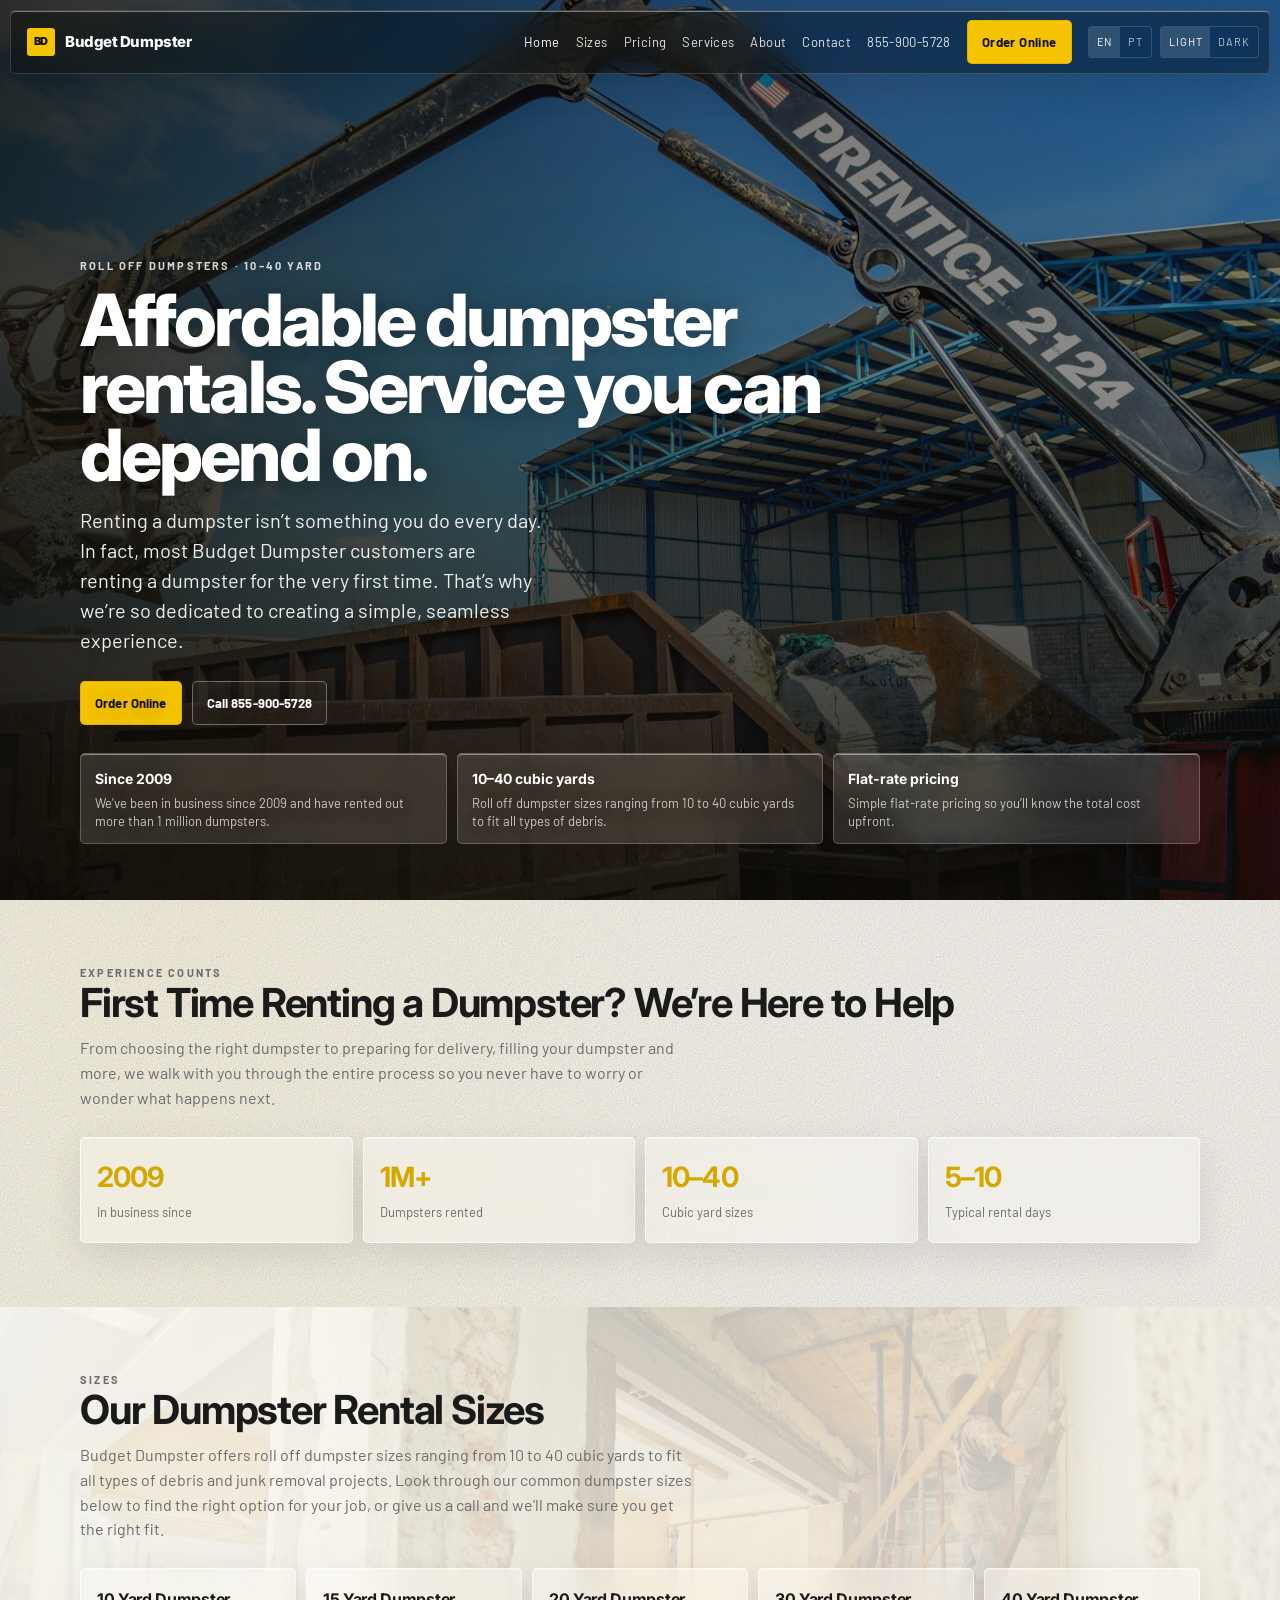
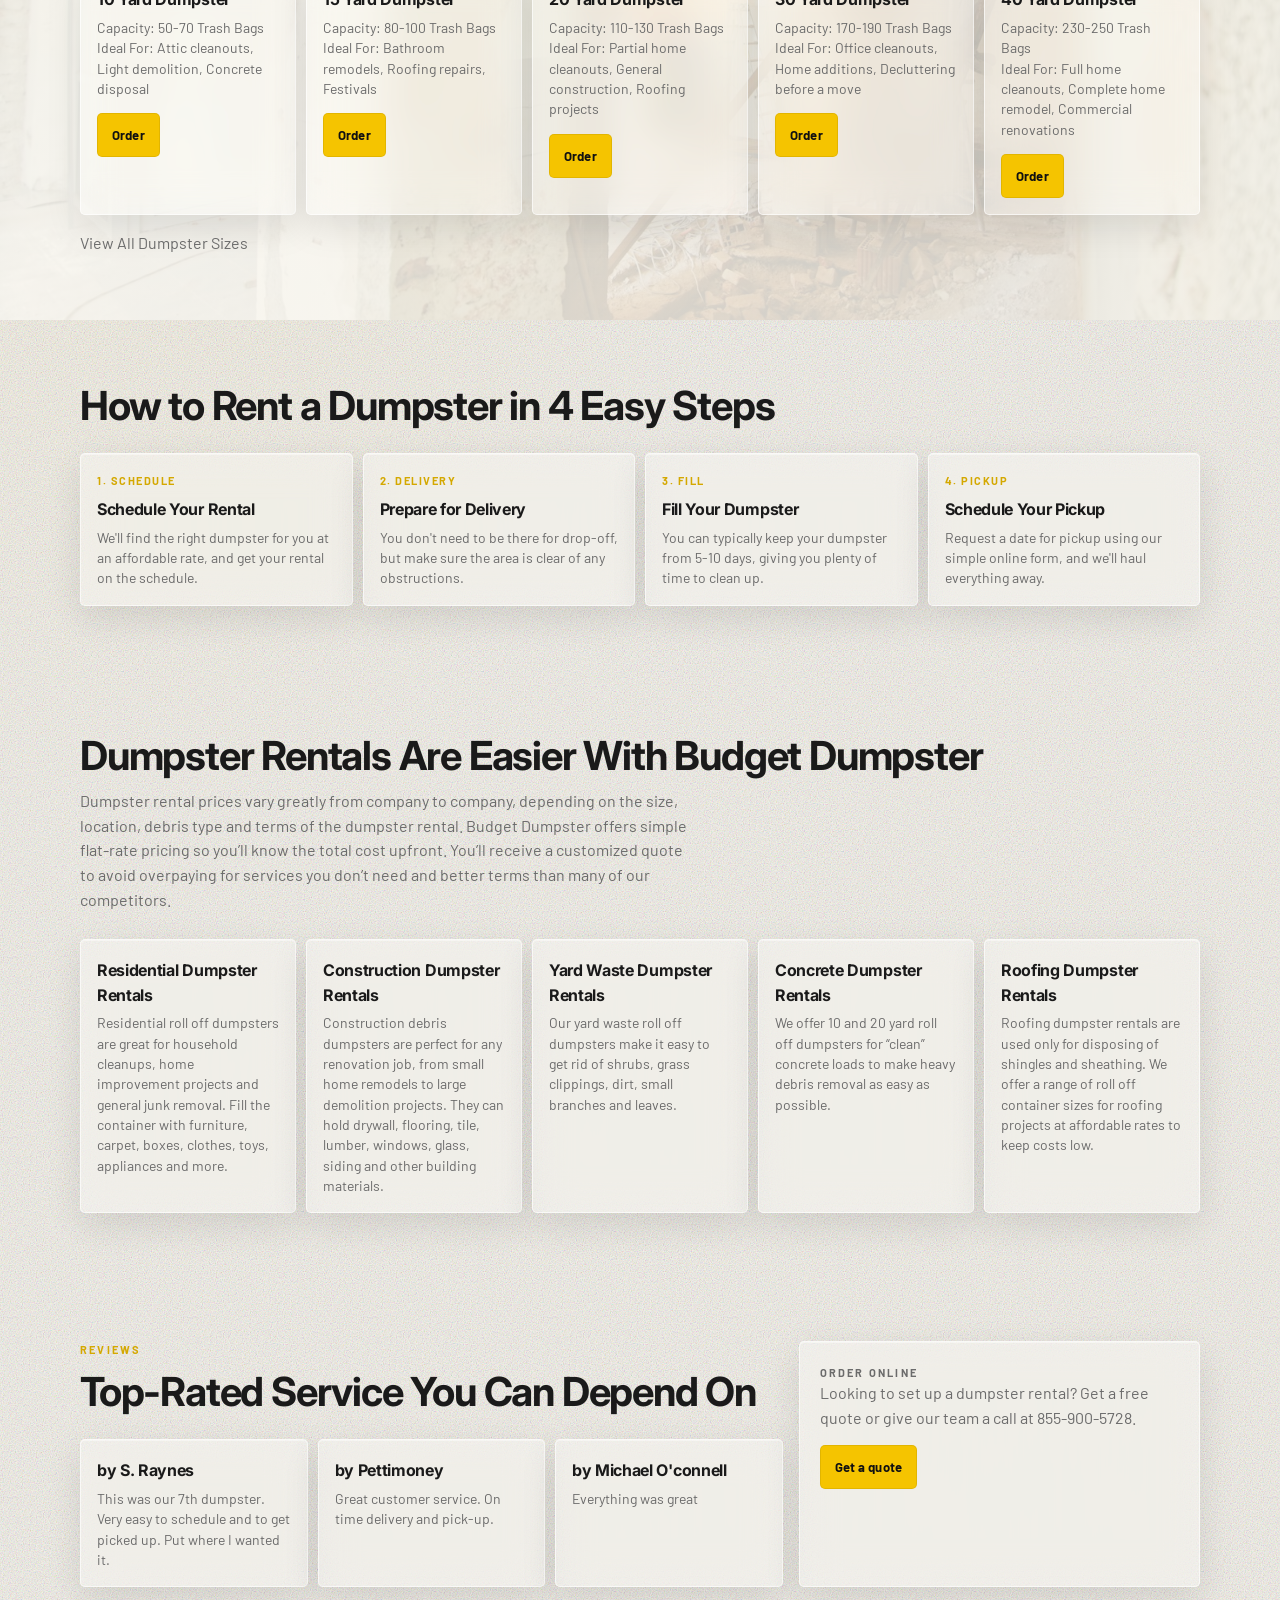
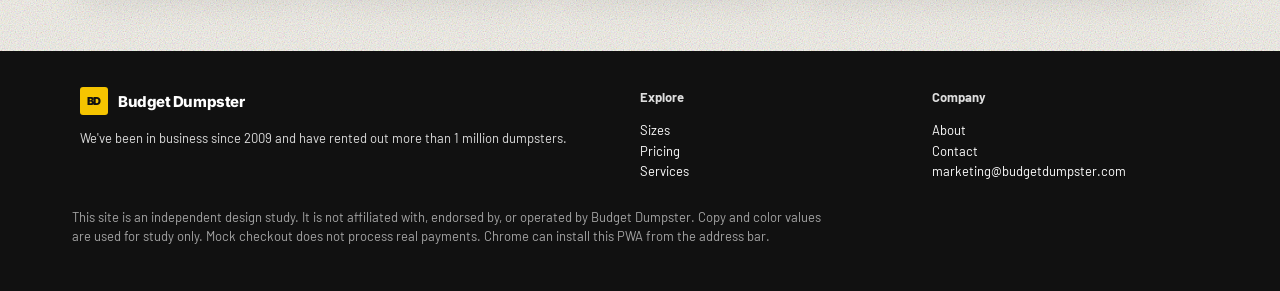
==== commit 67fd75c6: "Polish glass hero grade, earlier menu, and favicon Darken the dumpster hero so the photo reads cinem" ====
--- a/index.html
+++ b/index.html
@@ -17,6 +17,7 @@
   <link rel="canonical" href="https://budgetdumpster-pwa.vercel.app/" />
   <link rel="manifest" href="/manifest.json" />
   <link rel="apple-touch-icon" href="/icons/icon.svg" />
+  <link rel="icon" href="/icons/icon.svg" type="image/svg+xml" />
   <link rel="stylesheet" href="/css/app.css" />
   <script>
     (function () {
--- a/css/app.css
+++ b/css/app.css
@@ -253,8 +253,9 @@
 .hero-grade {
   z-index: 1;
   background:
-    linear-gradient(90deg, rgba(10, 8, 4, 0.58) 0%, rgba(10, 8, 4, 0.12) 58%),
-    linear-gradient(180deg, rgba(10, 8, 4, 0.18) 0%, rgba(10, 8, 4, 0.22) 48%, rgba(10, 8, 4, 0.62) 100%);
+    linear-gradient(90deg, rgba(10, 8, 4, 0.74) 0%, rgba(10, 8, 4, 0.28) 58%, rgba(10, 8, 4, 0.16) 100%),
+    linear-gradient(180deg, rgba(10, 8, 4, 0.32) 0%, rgba(10, 8, 4, 0.2) 42%, rgba(10, 8, 4, 0.78) 100%),
+    linear-gradient(115deg, rgba(245, 196, 0, 0.1), transparent 42%);
 }
 .hero-grain {
   z-index: 2;
@@ -325,6 +326,10 @@
   border-radius: var(--r);
   color: #fff;
 }
+.trust-row .liquid-glass {
+  --glass: rgba(255, 255, 255, 0.12);
+  --glass-border: rgba(255, 255, 255, 0.22);
+}
 .trust-row b {
   display: block;
   font-family: Inter, sans-serif;
@@ -380,7 +385,7 @@
 html[data-theme="light"] .stat,
 html[data-theme="light"] .panel,
 html[data-theme="light"] .step {
-  background: rgba(255, 255, 255, 0.5);
+  background: rgba(255, 255, 255, 0.36);
 }
 .card:hover { transform: translateY(-2px); }
 .card h3,
@@ -613,7 +618,7 @@
 }
 .band > * { position: relative; z-index: 1; }
 
-@media (min-width: 821px) {
+@media (min-width: 1081px) {
   .cta-compact { display: none; }
 }
 @media (max-width: 1140px) {
@@ -625,7 +630,7 @@
   .footgrid { grid-template-columns: 1fr; }
 }
 
-@media (max-width: 820px) {
+@media (max-width: 1080px) {
   .nav-links {
     display: none;
     position: absolute;
@@ -646,6 +651,9 @@
   .nav-tools { justify-content: space-between; }
   .menu-btn { display: inline-flex; }
   .cta-nav { display: none; }
+}
+
+@media (max-width: 820px) {
   .trust-row,
   .stats,
   .steps { grid-template-columns: 1fr; }
